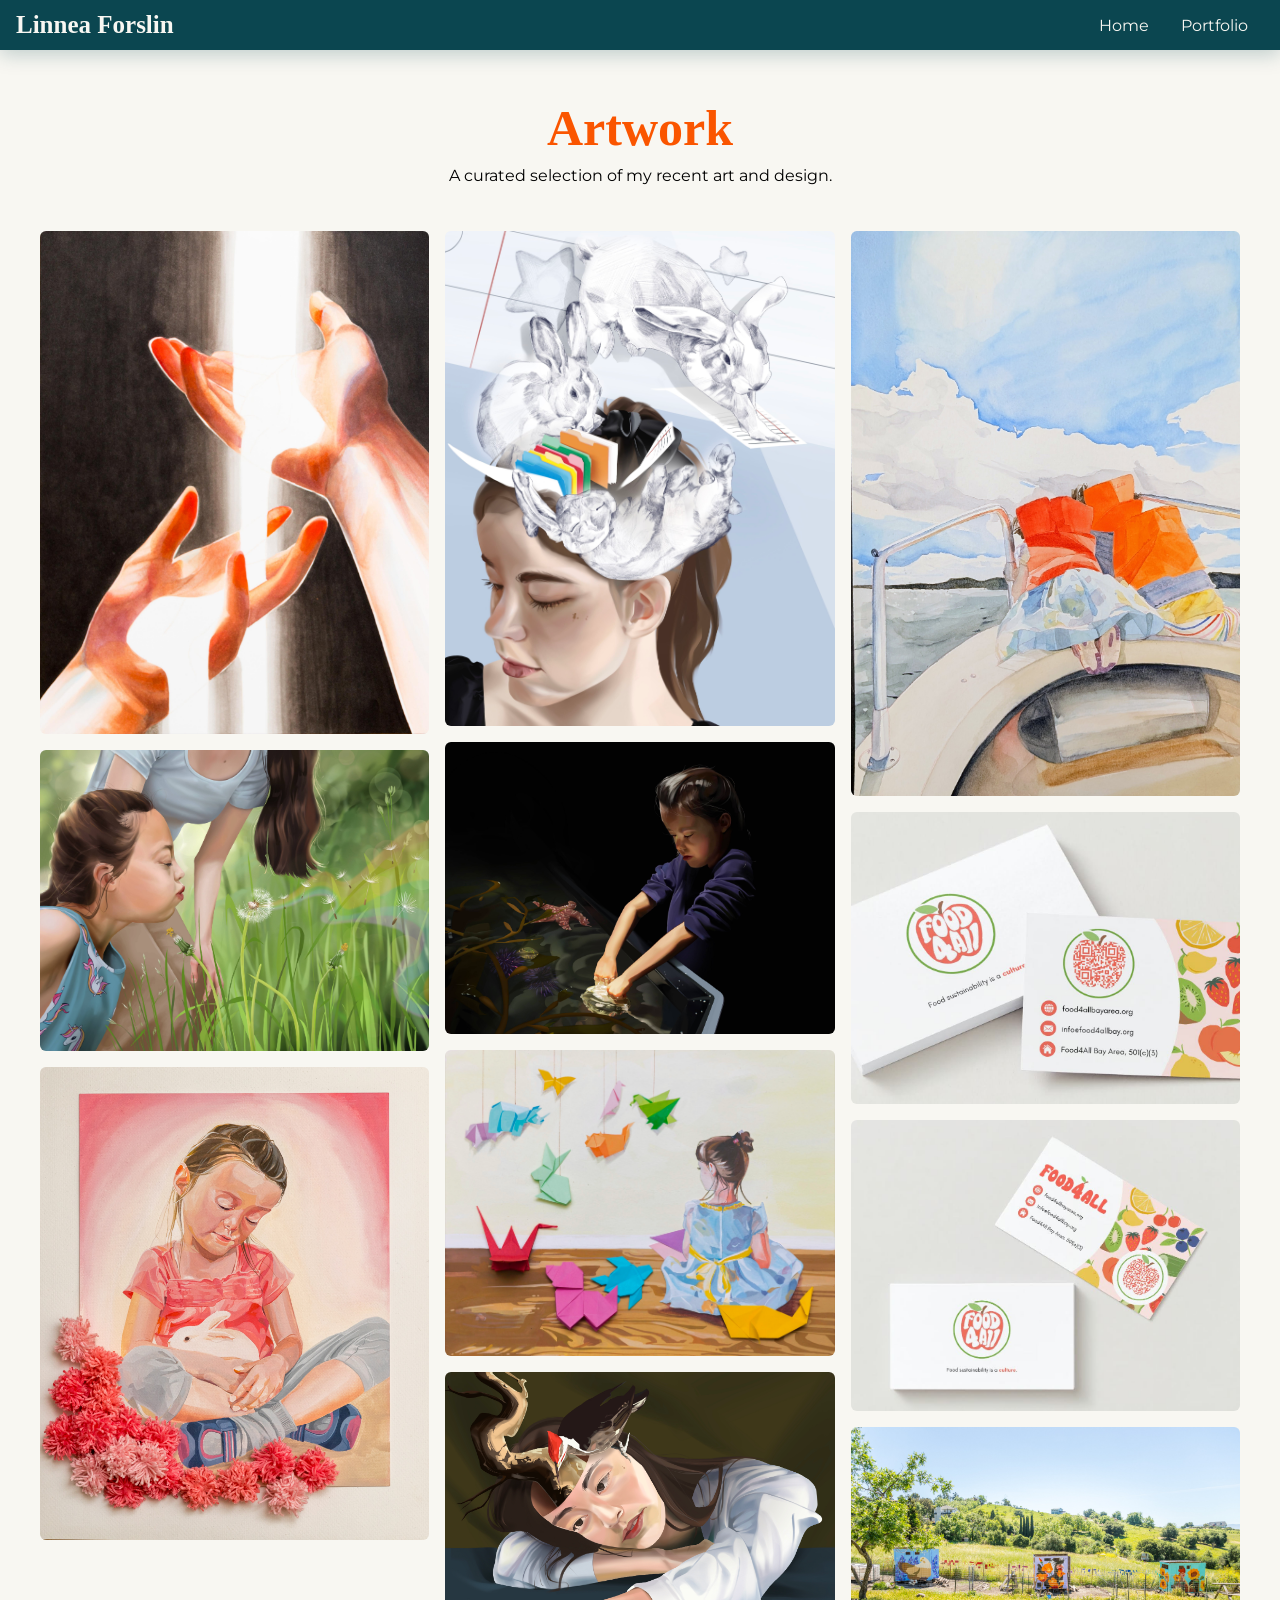
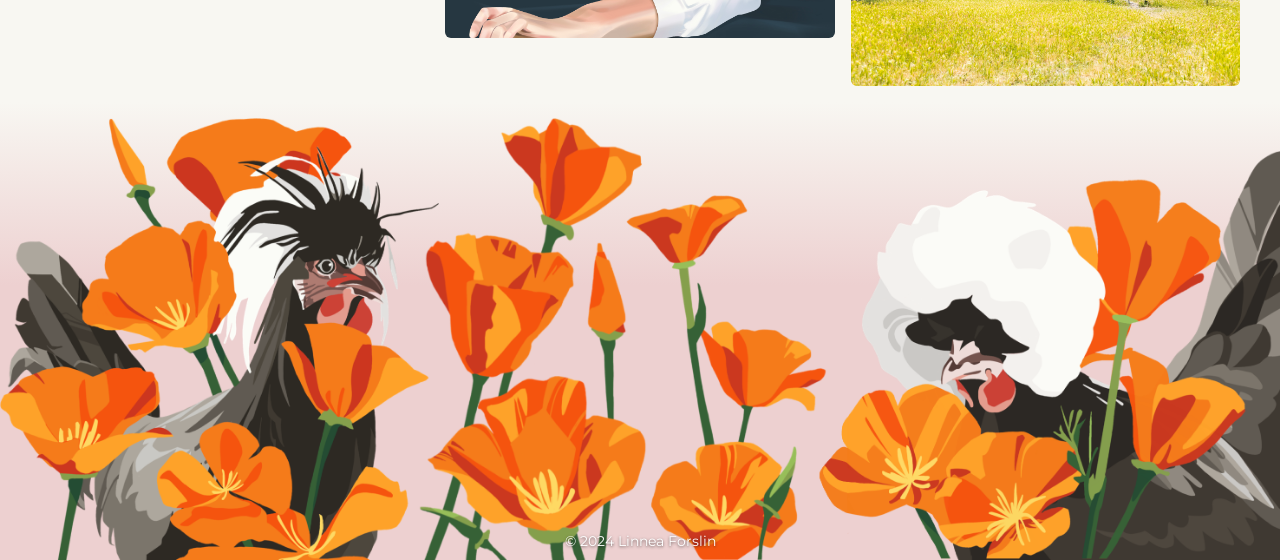
==== portfolio.html @ 9caaceed "Initial commit" ====
<!DOCTYPE html>
<html>
  <head>
    <title>Portfolio</title>
    <link rel="stylesheet" href="style.css">
  </head>
  <body>
    <div class = "text">
      <div class = "centered-text">
        <div class = "orange-text"><h1>Artwork</h1></div>
        <br>
        A curated selection of my recent art and design.
      </div>
    </div>

    <div class="portfolio-grid">
        <div class="grid-item"><img src="art1.jpg" alt="Artwork 1"></div>
        <div class="grid-item"><img src="art2.jpg" alt="Artwork 2"></div>
        <div class="grid-item"><img src="art3.jpg" alt="Artwork 3"></div>
        <div class="grid-item"><img src="art4.jpg" alt="Artwork 4"></div>
        <div class="grid-item"><img src="art5.jpg" alt="Artwork 5"></div>
        <div class="grid-item"><img src="art6.jpg" alt="Artwork 6"></div>
        <div class="grid-item"><img src="art7.jpg" alt="Artwork 7"></div>
        <div class="grid-item"><img src="art8.jpg" alt="Artwork 8"></div>
        <div class="grid-item"><img src="art9.jpg" alt="Artwork 9"></div>
        <div class="grid-item"><img src="art10.jpg" alt="Artwork 10"></div>
        <div class="grid-item"><img src="art11.jpg" alt="Artwork 11"></div>

    </div>
  </body>
  <script src="script.js"></script>
</html>
---- style.css ----
/* @font-face {
  font-family: 'Melintina';
  src: url('https://raw.githubusercontent.com/Lavilight/my-fonts/main/mellintina-calligraphy.ttf') format('truetype');
} */

@import url('https://fonts.googleapis.com/css2?family=Montserrat:ital,wght@0,100..900;1,100..900&display=swap');
@font-face {
  font-family: 'Croogla';
  src: url('./Croogla4F-Bold.ttf') format('truetype');
}

.external-link {
    color: #F95600;
    text-decoration: none;
    transition: color 0.2s ease;
}

.external-link:hover {
    color: #0B4650;
}

body {
    font-family: 'Montserrat', sans-serif;
    background-color: #f8f7f2;
    margin: 0px;
    padding: 0px;

    min-height: 100vh;
    display: flex;
    flex-direction: column;
}

h1, h2, h3, h4, h5, h6, .main-title {
    font-family: serif;
}

.orange-text {
    color: #FA5500;
}

#profile-picture {
    float: right;
    margin-top: 0px;    
    margin-right: 40px;
    margin-left: 24px;
    margin-bottom: 0px;
}

.navbar {
    position: sticky;
    top: 0;
    z-index: 100;

    height: 50px;
    padding: 0px 16px;
    /* border-bottom-left-radius: 6px;
    border-bottom-right-radius: 6px; */

    box-shadow: 0 4px 20px rgba(11, 70, 80, 0.25);

    list-style-type: none;

    display: flex; 
    justify-content: space-between;
    align-items: center; 
    background-color:#0B4650;
}

.nav-links {
  display: flex;
  list-style: none;

  margin: 0px;
  padding: 0px;
  height: 100%;
}

.nav-links li {
    height: 100%;
}

.nav-links a {
    display: flex;
    align-items: center;
    justify-content: center;
    height: 100%;

    color: #f8f7f2;
    text-align: center;
    font-size: 16px;
    padding: 0px 16px;
    text-decoration: none;
    transition: all 0.2s ease-in-out;
}

.nav-links a:hover {
    color: #f8f7f2;
    background-color: #F95600;
}

.footer {
    width: 100%;
    margin: 0px;
    padding: 0px;
    box-sizing: border-box;
    background: linear-gradient(to bottom, transparent 0%, #EDD0D0 40%);
    color: black;
    position: relative;
    text-align: center;
}

.footer-img {
    margin-top: 16px;
    width: 100%;
    height: auto;
    display: block;
}

.copyright {
    position: absolute;
    bottom: 10px;
    left: 50%;
    transform: translateX(-50%);
    font-size: 12px;
    
    color: white;
    margin: 0;
    font-size: 14px;

    text-shadow: 0 1px 3px rgba(0, 0, 0, 0.6); 
    z-index: 2;
}

.main-title {
    /* display: block; */
    /* align-items: center; */
    /* justify-content: space-between; */
    color: #f8f7f2;
    font-size: 25px;
    font-weight: bold;
}
/* 
.profile-picture {
    align-items: right;
} */

.home-container {
    max-width: 700px;
    margin-left: auto;
    margin-right: auto;
    flex: 1;
}

.icons{
    display: flex;
    justify-content: center;
    padding: 0.8rem 0px;
    border-radius: 0px 0px 12px 12px;
}
.icons li{
    list-style-type: none;
    background: #F95600;
    color: white;
    width: 40px;
    height: 40px;
    margin: 0px 0.5rem;
    border-radius: 50%;
    display: flex;
    justify-content: center;
    align-items: center;
    font-size: 1.2rem;
    cursor: pointer; 
    transition: all 0.2s ease-in-out;
}

.icons li a {
    color: inherit;
    text-decoration: none;
    display: flex;
    justify-content: center;
    align-items: center;
    width: 100%;
    height: 100%;
}

.icons li:hover{
    background: #edffec;
    color: #000;
}

.text {
    margin: 15px;
    flex: 1;
}

.centered-text {
    margin: 15px;
    flex: 1;
    text-align: center;
}

#name {
    color: #FA5500;
    display: inline;
}

h1 {
    font-size: 50px;
    margin-bottom: -10px;
    /* margin: 0px; */
}

h2 {
    margin-bottom: -10px;
}

.portfolio-grid {    
    column-count: 3;
    column-gap: 16px;
    padding: 16px;
    margin: 0 auto;
    max-width: 1200px;
}

.grid-item {
    break-inside: avoid;
    margin-bottom: 16px;
}

.grid-item img {
    width: 100%;
    height: auto;
    display: block;
    border-radius: 6px;
    transition: transform 0.2s ease;
}

.grid-item img:hover {
    transform: scale(1.02);

}
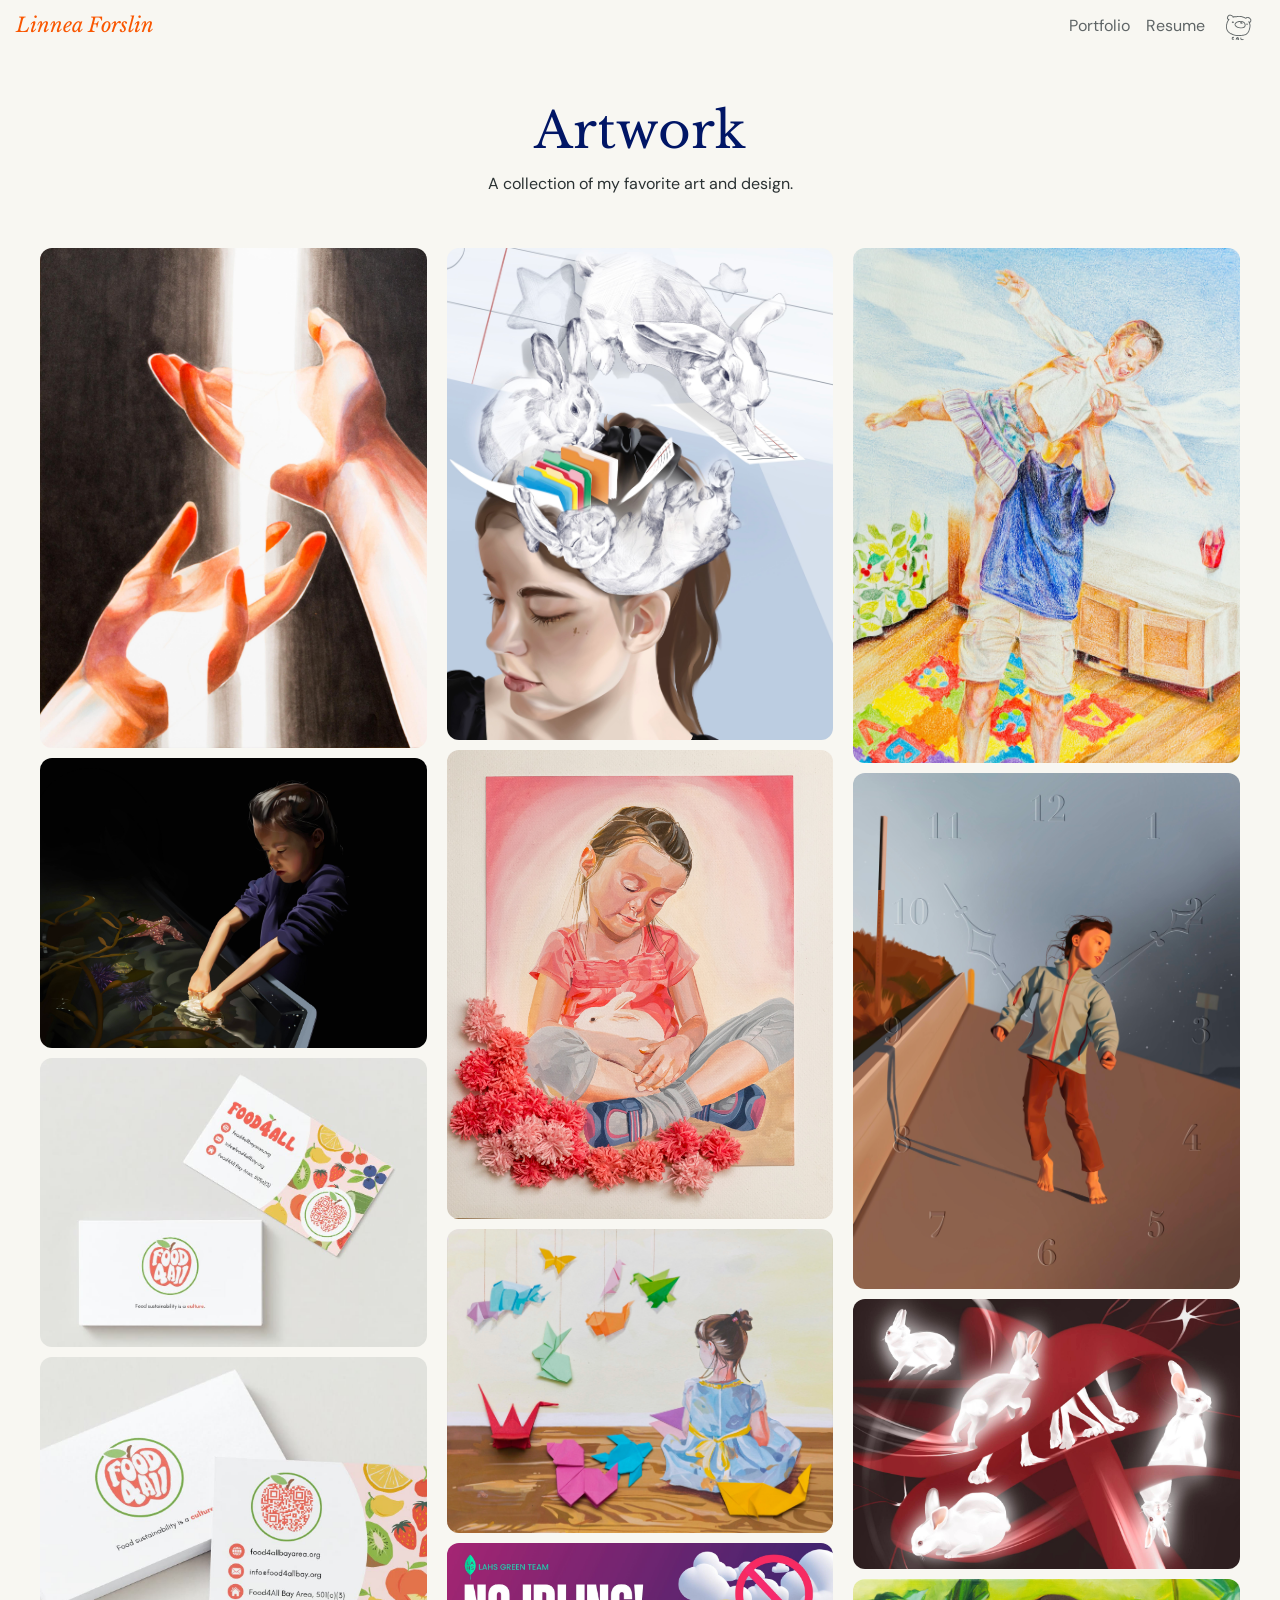
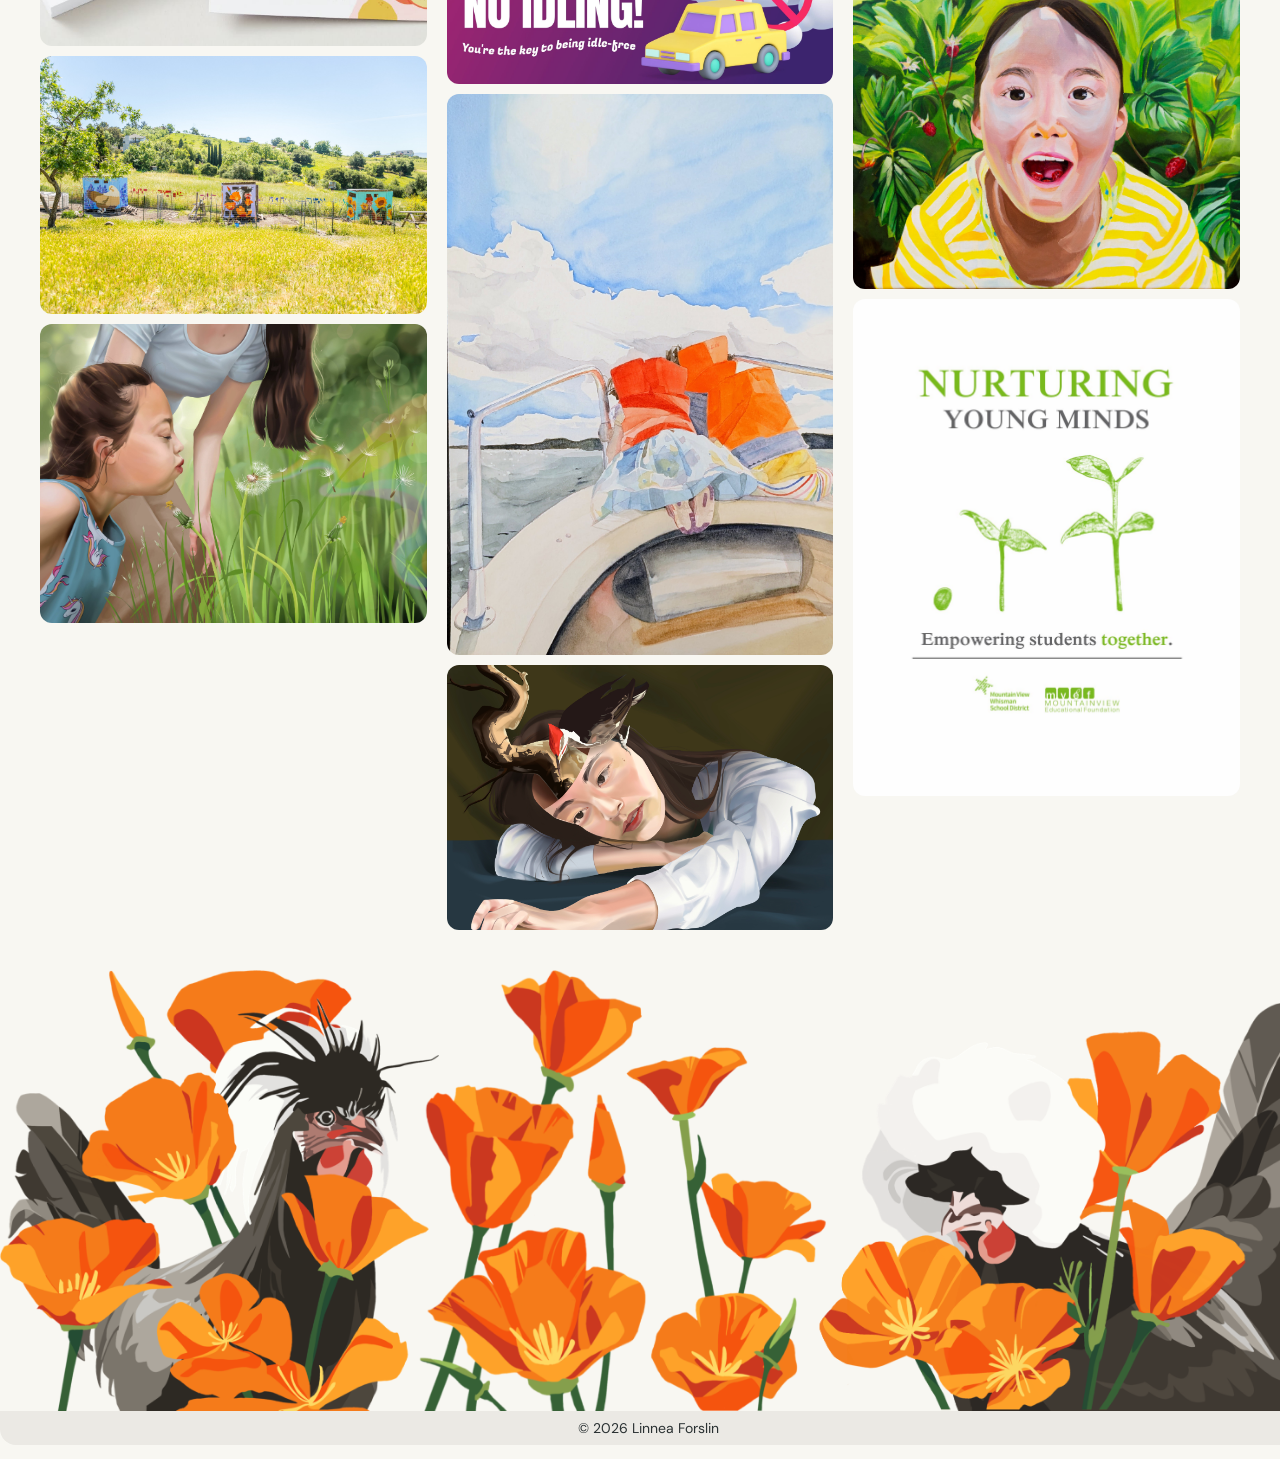
==== commit 94a5ce2c: "Soft website redesign" ====
--- a/portfolio.html
+++ b/portfolio.html
@@ -7,26 +7,169 @@
   <body>
     <div class = "text">
       <div class = "centered-text">
-        <div class = "orange-text"><h1>Artwork</h1></div>
+        <div class = "navy-text"><h1>Artwork</h1></div>
         <br>
-        A curated selection of my recent art and design.
+        A collection of my favorite art and design.
       </div>
     </div>
 
     <div class="portfolio-grid">
-        <div class="grid-item"><img src="art1.jpg" alt="Artwork 1"></div>
-        <div class="grid-item"><img src="art2.jpg" alt="Artwork 2"></div>
-        <div class="grid-item"><img src="art3.jpg" alt="Artwork 3"></div>
-        <div class="grid-item"><img src="art4.jpg" alt="Artwork 4"></div>
-        <div class="grid-item"><img src="art5.jpg" alt="Artwork 5"></div>
-        <div class="grid-item"><img src="art6.jpg" alt="Artwork 6"></div>
-        <div class="grid-item"><img src="art7.jpg" alt="Artwork 7"></div>
-        <div class="grid-item"><img src="art8.jpg" alt="Artwork 8"></div>
-        <div class="grid-item"><img src="art9.jpg" alt="Artwork 9"></div>
-        <div class="grid-item"><img src="art10.jpg" alt="Artwork 10"></div>
-        <div class="grid-item"><img src="art11.jpg" alt="Artwork 11"></div>
 
+    <div class="grid-card">
+      <div class="card-img-wrapper">
+        <img src="img/illuminated.jpg" alt="Image">
+        <div class="card-overlay">
+          <h3 class="card-title">Illuminated</h3>
+        </div>
+      </div>
     </div>
+
+    <div class="grid-card">
+      <div class="card-img-wrapper">
+        <img src="img/a-moment-of-discovery.jpg" alt="Image">
+        <div class="card-overlay">
+          <h3 class="card-title">A Moment of Discovery</h3>
+        </div>
+      </div>
+    </div>
+
+    <div class="grid-card">
+      <div class="card-img-wrapper">
+        <img src="img/food4all-1.jpg" alt="Image">
+        <div class="card-overlay">
+          <h3 class="card-title">Food4All</h3>
+        </div>
+      </div>
+    </div>
+
+    <div class="grid-card">
+      <div class="card-img-wrapper">
+        <img src="img/food4all-2.jpg" alt="Image">
+        <div class="card-overlay">
+          <h3 class="card-title">Food4All</h3>
+        </div>
+      </div>
+    </div>
+
+    <div class="grid-card">
+      <div class="card-img-wrapper">
+        <img src="img/murals.jpg" alt="Image">
+        <div class="card-overlay">
+          <h3 class="card-title">Rancho Roben Murals</h3>
+        </div>
+      </div>
+    </div>
+
+    <div class="grid-card">
+      <div class="card-img-wrapper">
+        <img src="img/seeds-of-a-dream.jpg" alt="Image">
+        <div class="card-overlay">
+          <h3 class="card-title">Seeds of a Dream</h3>
+        </div>
+      </div>
+    </div>
+
+    <div class="grid-card">
+      <div class="card-img-wrapper">
+        <img src="img/rabbit-rabbit.jpg" alt="Image">
+        <div class="card-overlay">
+          <h3 class="card-title">Rabbit Rabbit</h3>
+        </div>
+      </div>
+    </div>
+
+    <div class="grid-card">
+      <div class="card-img-wrapper">
+        <img src="img/companion.jpg" alt="Image">
+        <div class="card-overlay">
+          <h3 class="card-title">Companion</h3>
+        </div>
+      </div>
+    </div>
+
+    <div class="grid-card">
+      <div class="card-img-wrapper">
+        <img src="img/paper-cranes.jpg" alt="Image">
+        <div class="card-overlay">
+          <h3 class="card-title">Paper Cranes</h3>
+        </div>
+      </div>
+    </div>
+
+    <div class="grid-card">
+      <div class="card-img-wrapper">
+        <img src="img/no-idling.jpg" alt="Image">
+        <div class="card-overlay">
+          <h3 class="card-title">No Idling</h3>
+        </div>
+      </div>
+    </div>
+
+    <div class="grid-card">
+      <div class="card-img-wrapper">
+        <img src="img/sailing.jpg" alt="Image">
+        <div class="card-overlay">
+          <h3 class="card-title">Sailing</h3>
+        </div>
+      </div>
+    </div>
+
+    <div class="grid-card">
+      <div class="card-img-wrapper">
+        <img src="img/headache.jpg" alt="Image">
+        <div class="card-overlay">
+          <h3 class="card-title">Headache</h3>
+        </div>
+      </div>
+    </div>
+
+    <div class="grid-card">
+      <div class="card-img-wrapper">
+        <img src="img/airborne.jpg" alt="Image">
+        <div class="card-overlay">
+          <h3 class="card-title">Airborne</h3>
+        </div>
+      </div>
+    </div>
+
+    <div class="grid-card">
+      <div class="card-img-wrapper">
+        <img src="img/suspension.jpg" alt="Image">
+        <div class="card-overlay">
+          <h3 class="card-title">Suspension</h3>
+        </div>
+      </div>
+    </div>
+
+    <div class="grid-card">
+      <div class="card-img-wrapper">
+        <img src="img/neural-network.jpg" alt="Image">
+        <div class="card-overlay">
+          <h3 class="card-title">Neural Network</h3>
+        </div>
+      </div>
+    </div>
+
+    <div class="grid-card">
+      <div class="card-img-wrapper">
+        <img src="img/wild-berries.jpg" alt="Image">
+        <div class="card-overlay">
+          <h3 class="card-title">Wild Berries</h3>
+        </div>
+      </div>
+    </div>
+
+    <div class="grid-card">
+      <div class="card-img-wrapper">
+        <img src="img/t-shirt-design.jpg" alt="Image">
+        <div class="card-overlay">
+          <h3 class="card-title">T Shirt Design</h3>
+        </div>
+      </div>
+    </div>
+
+
+  </div>
   </body>
   <script src="script.js"></script>
 </html>
--- a/style.css
+++ b/style.css
@@ -1,27 +1,29 @@
+@import url('https://fonts.googleapis.com/css2?family=DM+Sans:ital,opsz,wght@0,9..40,100..1000;1,9..40,100..1000&display=swap');
+@import url('https://fonts.googleapis.com/css2?family=Libre+Baskerville:ital,wght@0,400;0,700;1,400&display=swap');
+/* @import url('https://fonts.googleapis.com/css2?family=Montserrat:ital,wght@0,100..900;1,100..900&display=swap'); */
 /* @font-face {
   font-family: 'Melintina';
   src: url('https://raw.githubusercontent.com/Lavilight/my-fonts/main/mellintina-calligraphy.ttf') format('truetype');
 } */
-
-@import url('https://fonts.googleapis.com/css2?family=Montserrat:ital,wght@0,100..900;1,100..900&display=swap');
-@font-face {
+/* @font-face {
   font-family: 'Croogla';
   src: url('./Croogla4F-Bold.ttf') format('truetype');
-}
+} */
 
 .external-link {
+    color: #2a3132;
+    text-decoration: none;
+    transition: color 0.2s ease;
+}
+
+.external-link:hover {
     color: #F95600;
-    text-decoration: none;
-    transition: color 0.2s ease;
-}
-
-.external-link:hover {
-    color: #0B4650;
 }
 
 body {
-    font-family: 'Montserrat', sans-serif;
+    font-family: 'DM Sans', sans-serif;
     background-color: #f8f7f2;
+    color: #2a3132;
     margin: 0px;
     padding: 0px;
 
@@ -31,11 +33,16 @@
 }
 
 h1, h2, h3, h4, h5, h6, .main-title {
-    font-family: serif;
+    font-family: 'Libre Baskerville', serif;
+    font-weight: normal;
 }
 
 .orange-text {
     color: #FA5500;
+}
+
+.navy-text {
+    color: #011666;
 }
 
 #profile-picture {
@@ -46,6 +53,12 @@
     margin-bottom: 0px;
 }
 
+#profile-picture img {
+    border-radius: 12px;
+}
+
+/* ------- START NAVBAR ------- */
+
 .navbar {
     position: sticky;
     top: 0;
@@ -56,14 +69,16 @@
     /* border-bottom-left-radius: 6px;
     border-bottom-right-radius: 6px; */
 
-    box-shadow: 0 4px 20px rgba(11, 70, 80, 0.25);
+    /* box-shadow: 0 4px 20px rgba(11, 70, 80, 0.25); */
+    /* backdrop-filter: blur(50px); */
+    background-color: #f8f7f2;
 
     list-style-type: none;
 
     display: flex; 
     justify-content: space-between;
     align-items: center; 
-    background-color:#0B4650;
+    /* background-color:rgba(11, 70, 80, 0.95); */
 }
 
 .nav-links {
@@ -85,28 +100,96 @@
     justify-content: center;
     height: 100%;
 
-    color: #f8f7f2;
+    color: #5f6566;
     text-align: center;
     font-size: 16px;
-    padding: 0px 16px;
+    padding: 0px 8px;
     text-decoration: none;
     transition: all 0.2s ease-in-out;
 }
 
 .nav-links a:hover {
-    color: #f8f7f2;
-    background-color: #F95600;
-}
+    color: #F95600;
+    /* background-color: #F95600; */
+}
+
+.webring {
+    position: relative;
+    display: inline-flex;
+    align-items: center;
+    justify-content: center;
+    margin: 0 0px;
+}
+
+.webring > a:not(.webring-icon-link) {
+    position: absolute;
+    opacity: 0;
+    color: #edffec;
+    text-decoration: none;
+    font-size: 16px;
+    transition: opacity 0.3s ease-in-out, color 0.3s ease-in-out;
+}
+
+.webring > a:not(.webring-icon-link):first-child {
+    left: -10px;
+}
+
+.webring > a:not(.webring-icon-link):last-child {
+    right: -10px;
+}
+
+.webring:hover > a:not(.webring-icon-link) {
+    opacity: 1;
+    color: #F95600;
+}
+
+/* 2. Force the icon wrapper link to stay visible and in layout flow */
+.webring-icon-link {
+    position: relative !important;
+    opacity: 1 !important;
+    display: inline-flex !important;
+    align-items: center;
+    justify-content: center;
+    text-decoration: none;
+}
+
+.webring-icon {
+    display: inline-flex;
+    align-items: center;
+    justify-content: center;
+}
+
+.webring-icon svg {
+    width: 35px !important;
+    height: 35px !important;
+    display: inline-block;
+    vertical-align: middle;
+}
+
+.webring-icon svg path {
+    fill: #5f6566 !important;
+    transition: fill 0.25s ease;
+}
+
+.webring-icon-link:hover svg path {
+    fill: #F95600 !important;
+}
+
+/* ------- END NAVBAR ------- */
+
+/* ------- START FOOTER ------- */
 
 .footer {
     width: 100%;
-    margin: 0px;
-    padding: 0px;
+    margin: 0;
+    padding: 0, 0, 20px, 0;
     box-sizing: border-box;
-    background: linear-gradient(to bottom, transparent 0%, #EDD0D0 40%);
-    color: black;
+    display: flex;
+    flex-direction: column;
     position: relative;
     text-align: center;
+    /* background: linear-gradient(to bottom, transparent 0%, #EDD0D0 40%); */
+
 }
 
 .footer-img {
@@ -117,32 +200,40 @@
 }
 
 .copyright {
-    position: absolute;
-    bottom: 10px;
-    left: 50%;
-    transform: translateX(-50%);
-    font-size: 12px;
+    background-color: #EBE9E4; 
+    color: #2a3132;
+    font-size: 14px;
+
+    margin: 16px, auto, 0, auto;
+    padding: 8px;
+    border-radius: 0 0 16px 16px;
+    margin-top: 0px;
     
-    color: white;
-    margin: 0;
-    font-size: 14px;
-
-    text-shadow: 0 1px 3px rgba(0, 0, 0, 0.6); 
-    z-index: 2;
-}
+    text-align: center;
+    width: 100%;
+    /* display: block;      */
+
+    /* border: 1px solid rgba(255, 255, 255, 0.15); 
+    box-shadow: 0 4px 12px rgba(0, 0, 0, 0.15); */
+}
+
+/* ------- END FOOTER ------- */
 
 .main-title {
     /* display: block; */
     /* align-items: center; */
     /* justify-content: space-between; */
-    color: #f8f7f2;
-    font-size: 25px;
-    font-weight: bold;
-}
-/* 
-.profile-picture {
-    align-items: right;
-} */
+    color: #F95600;
+    font-style: italic;
+    font-size: 20px;
+    font-weight: normal;
+}
+
+.main-title a,
+.main-title a:visited {
+    color: inherit;
+    text-decoration: none;
+}
 
 .home-container {
     max-width: 700px;
@@ -200,7 +291,7 @@
 }
 
 #name {
-    color: #FA5500;
+    color: #011666;
     display: inline;
 }
 
@@ -214,32 +305,104 @@
     margin-bottom: -10px;
 }
 
+/* ------- START PORTFOLIO ------- */
+/* Card Layout */
 .portfolio-grid {    
     column-count: 3;
-    column-gap: 16px;
-    padding: 16px;
+    column-gap: 20px;
+    padding: 24px;
     margin: 0 auto;
     max-width: 1200px;
 }
 
-.grid-item {
+.grid-card {
     break-inside: avoid;
-    margin-bottom: 16px;
-}
-
-.grid-item img {
+    margin-bottom: 10px;
+}
+
+/* Image & Overlay Wrapper */
+.card-img-wrapper {
+    position: relative;
+    border-radius: 12px;
+    overflow: hidden;
+    cursor: pointer;
+}
+
+.card-img-wrapper img {
     width: 100%;
     height: auto;
     display: block;
-    border-radius: 6px;
-    transition: transform 0.2s ease;
-}
-
-.grid-item img:hover {
-    transform: scale(1.02);
-
-}
-
-
-
-
+    object-fit: cover;
+    transition: transform 0.4s ease;
+}
+
+.card-overlay {
+    position: absolute;
+    inset: 0;
+    
+    /* Dark gradient fading from transparent top to dark bottom */
+    background: linear-gradient(to top, rgba(20, 24, 25, 0.85) 0%, rgba(20, 24, 25, 0.2) 60%, transparent 100%);
+    
+    display: flex;
+    justify-content: flex-start; /* Aligns text to the left */
+    align-items: flex-end;      /* Pushes text to the bottom */
+    padding: 10px;
+    box-sizing: border-box;
+    
+    /* Animation states */
+    opacity: 0;
+    transition: opacity 0.3s ease, transform 0.3s ease;
+    /* transform: translateY(4px); */
+}
+
+/* Typography & Tag */
+.card-title {
+    font-family: 'DM Sans', sans-serif;
+    font-size: 14px;
+    color: #ffffff;
+    margin: 0;
+}
+
+/* Hover Interactions */
+.card-img-wrapper:hover .card-overlay {
+    opacity: 1;
+    transform: translateY(0);
+}
+
+.card-img-wrapper:hover img {
+    transform: scale(1.05); /* Smooth image zoom */
+}
+
+/* ------- END PORTFOLIO ------- */
+
+
+/* ------- START RESUME ------- */
+
+.resume-container {
+    width: 100%;
+    max-width: 850px;
+    height: 100%;
+    margin: 0 auto 24px auto;
+    border-radius: 12px;
+    overflow: hidden;
+    /* box-shadow: 0 4px 16px rgba(0, 0, 0, 0.1); */
+}
+
+.resume-container img {
+    width: 100%;
+    height: auto;
+    display: block;
+    object-fit: contain;
+}
+
+/* .resume-iframe {
+    width: 100%;
+    height: 100%;
+    border: none;
+} */
+
+/* ------- END RESUME ------- */
+
+
+
+
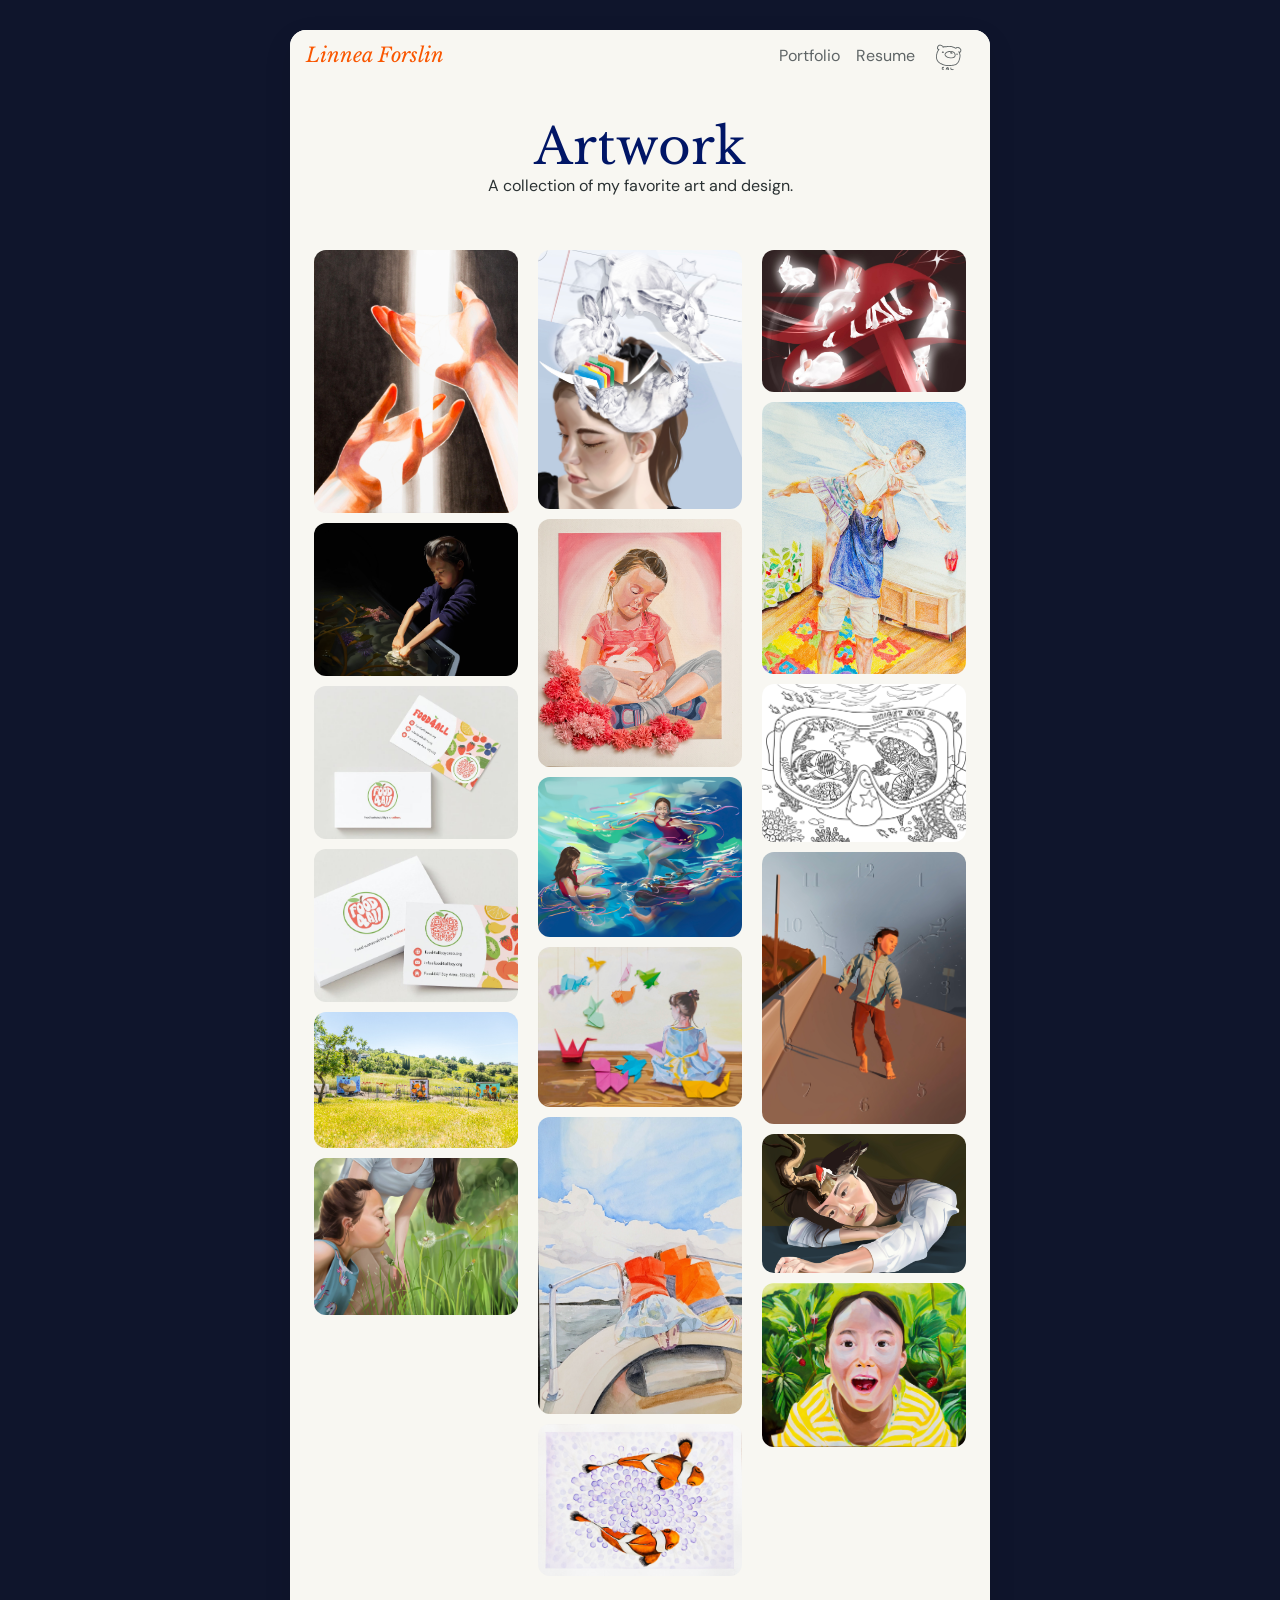
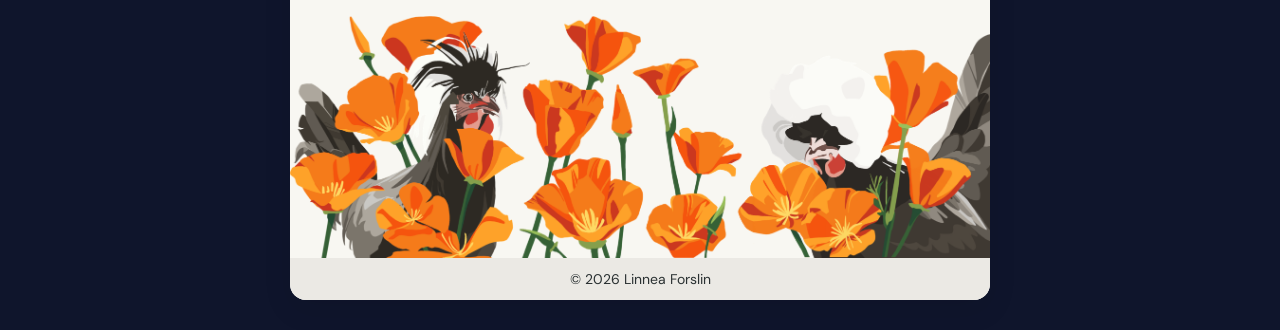
==== commit e6d3a590: "Updated portfolio: moved portfolio grid from HTML to JavaScript" ====
--- a/portfolio.html
+++ b/portfolio.html
@@ -5,171 +5,16 @@
     <link rel="stylesheet" href="style.css">
   </head>
   <body>
-    <div class = "text">
-      <div class = "centered-text">
-        <div class = "navy-text"><h1>Artwork</h1></div>
+    <div class="text">
+      <div class="centered-text">
+        <div class="navy-text"><h1>Artwork</h1></div>
         <br>
         A collection of my favorite art and design.
       </div>
     </div>
 
-    <div class="portfolio-grid">
+    <div class="portfolio-grid" id="portfolio-grid"></div>
 
-    <div class="grid-card">
-      <div class="card-img-wrapper">
-        <img src="img/illuminated.jpg" alt="Image">
-        <div class="card-overlay">
-          <h3 class="card-title">Illuminated</h3>
-        </div>
-      </div>
-    </div>
-
-    <div class="grid-card">
-      <div class="card-img-wrapper">
-        <img src="img/a-moment-of-discovery.jpg" alt="Image">
-        <div class="card-overlay">
-          <h3 class="card-title">A Moment of Discovery</h3>
-        </div>
-      </div>
-    </div>
-
-    <div class="grid-card">
-      <div class="card-img-wrapper">
-        <img src="img/food4all-1.jpg" alt="Image">
-        <div class="card-overlay">
-          <h3 class="card-title">Food4All</h3>
-        </div>
-      </div>
-    </div>
-
-    <div class="grid-card">
-      <div class="card-img-wrapper">
-        <img src="img/food4all-2.jpg" alt="Image">
-        <div class="card-overlay">
-          <h3 class="card-title">Food4All</h3>
-        </div>
-      </div>
-    </div>
-
-    <div class="grid-card">
-      <div class="card-img-wrapper">
-        <img src="img/murals.jpg" alt="Image">
-        <div class="card-overlay">
-          <h3 class="card-title">Rancho Roben Murals</h3>
-        </div>
-      </div>
-    </div>
-
-    <div class="grid-card">
-      <div class="card-img-wrapper">
-        <img src="img/seeds-of-a-dream.jpg" alt="Image">
-        <div class="card-overlay">
-          <h3 class="card-title">Seeds of a Dream</h3>
-        </div>
-      </div>
-    </div>
-
-    <div class="grid-card">
-      <div class="card-img-wrapper">
-        <img src="img/rabbit-rabbit.jpg" alt="Image">
-        <div class="card-overlay">
-          <h3 class="card-title">Rabbit Rabbit</h3>
-        </div>
-      </div>
-    </div>
-
-    <div class="grid-card">
-      <div class="card-img-wrapper">
-        <img src="img/companion.jpg" alt="Image">
-        <div class="card-overlay">
-          <h3 class="card-title">Companion</h3>
-        </div>
-      </div>
-    </div>
-
-    <div class="grid-card">
-      <div class="card-img-wrapper">
-        <img src="img/paper-cranes.jpg" alt="Image">
-        <div class="card-overlay">
-          <h3 class="card-title">Paper Cranes</h3>
-        </div>
-      </div>
-    </div>
-
-    <div class="grid-card">
-      <div class="card-img-wrapper">
-        <img src="img/no-idling.jpg" alt="Image">
-        <div class="card-overlay">
-          <h3 class="card-title">No Idling</h3>
-        </div>
-      </div>
-    </div>
-
-    <div class="grid-card">
-      <div class="card-img-wrapper">
-        <img src="img/sailing.jpg" alt="Image">
-        <div class="card-overlay">
-          <h3 class="card-title">Sailing</h3>
-        </div>
-      </div>
-    </div>
-
-    <div class="grid-card">
-      <div class="card-img-wrapper">
-        <img src="img/headache.jpg" alt="Image">
-        <div class="card-overlay">
-          <h3 class="card-title">Headache</h3>
-        </div>
-      </div>
-    </div>
-
-    <div class="grid-card">
-      <div class="card-img-wrapper">
-        <img src="img/airborne.jpg" alt="Image">
-        <div class="card-overlay">
-          <h3 class="card-title">Airborne</h3>
-        </div>
-      </div>
-    </div>
-
-    <div class="grid-card">
-      <div class="card-img-wrapper">
-        <img src="img/suspension.jpg" alt="Image">
-        <div class="card-overlay">
-          <h3 class="card-title">Suspension</h3>
-        </div>
-      </div>
-    </div>
-
-    <div class="grid-card">
-      <div class="card-img-wrapper">
-        <img src="img/neural-network.jpg" alt="Image">
-        <div class="card-overlay">
-          <h3 class="card-title">Neural Network</h3>
-        </div>
-      </div>
-    </div>
-
-    <div class="grid-card">
-      <div class="card-img-wrapper">
-        <img src="img/wild-berries.jpg" alt="Image">
-        <div class="card-overlay">
-          <h3 class="card-title">Wild Berries</h3>
-        </div>
-      </div>
-    </div>
-
-    <div class="grid-card">
-      <div class="card-img-wrapper">
-        <img src="img/t-shirt-design.jpg" alt="Image">
-        <div class="card-overlay">
-          <h3 class="card-title">T Shirt Design</h3>
-        </div>
-      </div>
-    </div>
-
-
-  </div>
+    <script src="script.js"></script>
   </body>
-  <script src="script.js"></script>
 </html>
--- a/style.css
+++ b/style.css
@@ -10,6 +10,15 @@
   src: url('./Croogla4F-Bold.ttf') format('truetype');
 } */
 
+html {
+    background-color: #0f152c;
+    /* background-color: #410007; */
+    /* #EDD0D0; */
+    margin: 0;
+    padding: 0;
+    overflow-y: scroll;
+}
+
 .external-link {
     color: #2a3132;
     text-decoration: none;
@@ -28,6 +37,15 @@
     padding: 0px;
 
     min-height: 100vh;
+    max-width: 700px; 
+    width: 100%;
+
+    margin: 30px auto; 
+    border-radius: 16px;
+    overflow: hidden; /* Clips children to match the rounded box */
+    box-shadow: 0 10px 30px rgba(0, 0, 0, 0.08);
+
+    min-height: calc(100vh - 60px);
     display: flex;
     flex-direction: column;
 }
@@ -45,16 +63,48 @@
     color: #011666;
 }
 
+.profile-container {
+    position: relative;
+    float: right;
+    margin-top: 0px;
+    margin-right: 20px;
+    margin-left: 24px;
+    margin-bottom: 10px;
+    z-index: 1;
+}
+
 #profile-picture {
+    position: relative;
     float: right;
     margin-top: 0px;    
     margin-right: 40px;
     margin-left: 24px;
     margin-bottom: 0px;
+    z-index: 2;
 }
 
 #profile-picture img {
     border-radius: 12px;
+}
+
+.bg-braille {
+    position: absolute;
+    top: 50%;
+    left: 50%;
+    transform: translate(30%, -50%);
+    z-index: 1;
+    
+    font-family: monospace;
+    font-size: 14px;
+    line-height: 1;
+    color: #011666;
+    opacity: 0.2;
+    
+    margin: 0;
+    padding: 0;
+    pointer-events: none;
+    white-space: pre;
+    user-select: none;
 }
 
 /* ------- START NAVBAR ------- */
@@ -62,12 +112,11 @@
 .navbar {
     position: sticky;
     top: 0;
-    z-index: 100;
+    z-index: 1;
 
     height: 50px;
     padding: 0px 16px;
-    /* border-bottom-left-radius: 6px;
-    border-bottom-right-radius: 6px; */
+    box-sizing: border-box;
 
     /* box-shadow: 0 4px 20px rgba(11, 70, 80, 0.25); */
     /* backdrop-filter: blur(50px); */
@@ -78,6 +127,7 @@
     display: flex; 
     justify-content: space-between;
     align-items: center; 
+    overflow: hidden;
     /* background-color:rgba(11, 70, 80, 0.95); */
 }
 
@@ -143,7 +193,6 @@
     color: #F95600;
 }
 
-/* 2. Force the icon wrapper link to stay visible and in layout flow */
 .webring-icon-link {
     position: relative !important;
     opacity: 1 !important;
@@ -178,18 +227,15 @@
 /* ------- END NAVBAR ------- */
 
 /* ------- START FOOTER ------- */
-
 .footer {
     width: 100%;
     margin: 0;
-    padding: 0, 0, 20px, 0;
+    padding: 0;
     box-sizing: border-box;
     display: flex;
     flex-direction: column;
     position: relative;
     text-align: center;
-    /* background: linear-gradient(to bottom, transparent 0%, #EDD0D0 40%); */
-
 }
 
 .footer-img {
@@ -204,17 +250,14 @@
     color: #2a3132;
     font-size: 14px;
 
-    margin: 16px, auto, 0, auto;
-    padding: 8px;
-    border-radius: 0 0 16px 16px;
-    margin-top: 0px;
+    width: 100%;
+    box-sizing: border-box;
+    
+    margin: 0 auto;
+    padding: 12px 16px;
+    border-radius: 0;
     
     text-align: center;
-    width: 100%;
-    /* display: block;      */
-
-    /* border: 1px solid rgba(255, 255, 255, 0.15); 
-    box-shadow: 0 4px 12px rgba(0, 0, 0, 0.15); */
 }
 
 /* ------- END FOOTER ------- */
@@ -240,6 +283,10 @@
     margin-left: auto;
     margin-right: auto;
     flex: 1;
+
+    padding-left: 32px; 
+    padding-right: 16px;
+    box-sizing: border-box;
 }
 
 .icons{
@@ -297,6 +344,7 @@
 
 h1 {
     font-size: 50px;
+    line-height: 0.7;
     margin-bottom: -10px;
     /* margin: 0px; */
 }
@@ -312,7 +360,9 @@
     column-gap: 20px;
     padding: 24px;
     margin: 0 auto;
-    max-width: 1200px;
+    width: 100%;
+    max-width: 100%;
+    box-sizing: border-box;
 }
 
 .grid-card {
@@ -404,5 +454,87 @@
 /* ------- END RESUME ------- */
 
 
-
-
+/* ------- START LIGHTBOX ------- */
+.lightbox {
+    position: fixed;
+    inset: 0;
+    z-index: 1000;
+    background: rgba(8, 10, 11, 0.96);   /* darker; lower the last number to lighten */
+
+    display: flex;
+    align-items: center;
+    justify-content: center;
+    padding: 24px;
+    box-sizing: border-box;
+
+    opacity: 0;
+    pointer-events: none;
+    transition: opacity 0.25s ease;
+    cursor: zoom-out;
+}
+
+.lightbox.open {
+    opacity: 1;
+    pointer-events: auto;
+}
+
+.lightbox-figure {
+    margin: 0;
+    max-width: 100%;
+    max-height: 100%;
+    display: flex;
+    flex-direction: column;
+    align-items: center;
+}
+
+.lightbox-img {
+    max-width: min(100%, 500px);          /* width cap: change 800px to taste */
+    max-height: calc(100vh - 100px);
+    object-fit: contain;
+    border-radius: 4px;                   /* smaller corners */
+}
+
+.lightbox-caption {
+    margin-top: 12px;
+    color: #ffffff;
+    font-family: 'DM Sans', sans-serif;
+    font-size: 14px;
+}
+
+/* Arrows */
+.lightbox-btn {
+    position: absolute;
+    top: 50%;
+    transform: translateY(-50%);
+    background: none;
+    border: none;
+    padding: 12px;
+    color: rgba(255, 255, 255, 0.5);
+    cursor: pointer;
+    transition: color 0.25s ease, transform 0.25s ease;
+}
+
+.lightbox-btn svg {
+    width: 24px;
+    height: 24px;
+    display: block;
+    fill: none;
+    stroke: currentColor;
+    stroke-width: 1;                      /* thin line = more elegant */
+    stroke-linecap: round;
+    stroke-linejoin: round;
+}
+
+.lightbox-btn:hover {
+    color: #F95600;                       /* matches your site's orange */
+}
+
+.lightbox-prev { left: 16px; }
+.lightbox-next { right: 16px; }
+
+.lightbox-prev:hover { transform: translateY(-50%) translateX(-4px); }
+.lightbox-next:hover { transform: translateY(-50%) translateX(4px); }
+/* ------- END LIGHTBOX ------- */
+
+
+
